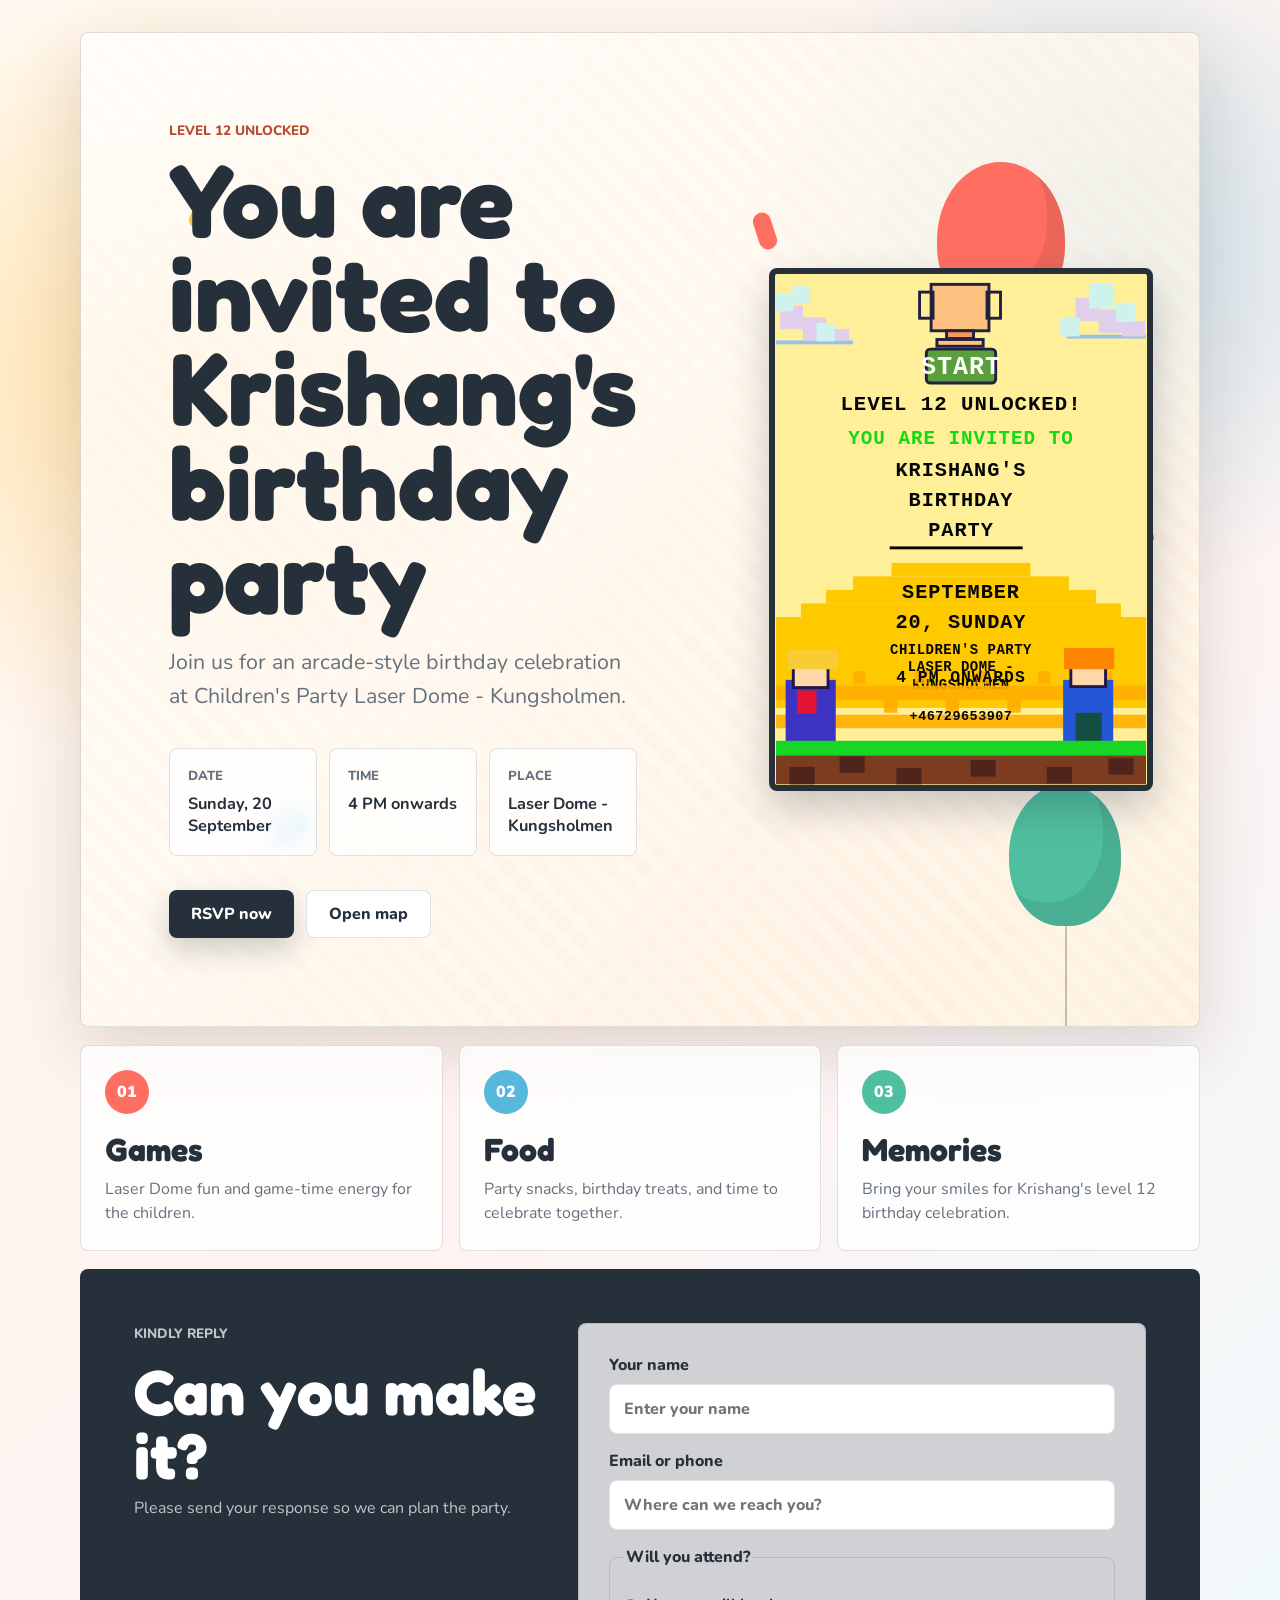
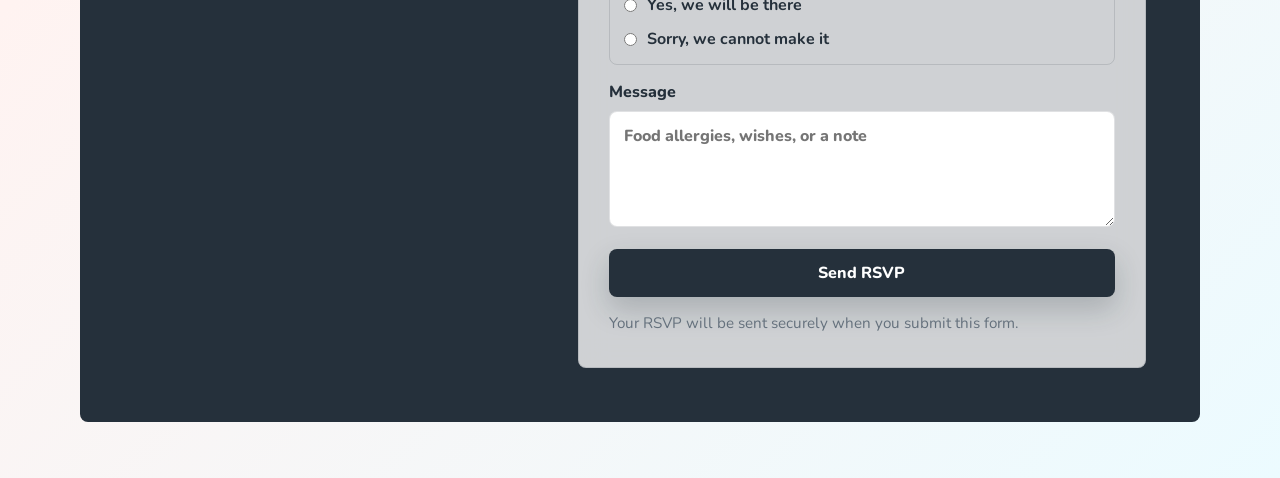
==== birthday-rsvp-invite/index.html @ 5ef0b9cb "Update birthday invitation details" ====
<!doctype html>
<html lang="en">
  <head>
    <meta charset="UTF-8" />
    <meta name="viewport" content="width=device-width, initial-scale=1.0" />
    <meta name="description" content="Krishang's birthday invitation and RSVP page" />
    <title>Krishang's Birthday RSVP</title>
    <link rel="preconnect" href="https://fonts.googleapis.com" />
    <link rel="preconnect" href="https://fonts.gstatic.com" crossorigin />
    <link href="https://fonts.googleapis.com/css2?family=Fredoka:wght@500;600;700&family=Nunito:wght@400;600;700;800&display=swap" rel="stylesheet" />
    <link rel="stylesheet" href="styles.css" />
  </head>
  <body>
    <main class="page-shell">
      <section class="invite-hero" aria-labelledby="party-title">
        <div class="hero-art" aria-hidden="true">
          <span class="balloon balloon-one"></span>
          <span class="balloon balloon-two"></span>
          <span class="balloon balloon-three"></span>
          <span class="confetti confetti-one"></span>
          <span class="confetti confetti-two"></span>
          <span class="confetti confetti-three"></span>
          <span class="star star-one">*</span>
          <span class="star star-two">*</span>
        </div>

        <div class="hero-copy">
          <p class="eyebrow">Level 12 unlocked</p>
          <h1 id="party-title">You are invited to Krishang's birthday party</h1>
          <p class="lede">Join us for an arcade-style birthday celebration at Children's Party Laser Dome - Kungsholmen.</p>

          <div class="party-details" aria-label="Party details">
            <div>
              <span>Date</span>
              <strong>Sunday, 20 September</strong>
            </div>
            <div>
              <span>Time</span>
              <strong>4 PM onwards</strong>
            </div>
            <div>
              <span>Place</span>
              <strong>Laser Dome - Kungsholmen</strong>
            </div>
          </div>

          <div class="hero-actions">
            <a class="button primary" href="#rsvp">RSVP now</a>
            <a class="button secondary" href="https://maps.app.goo.gl/rgFTeQWTQB9iYtcZ7" target="_blank" rel="noreferrer">Open map</a>
          </div>
        </div>

        <figure class="invitation-poster">
          <img src="assets/krishang-birthday-invite.svg" alt="Krishang's birthday party invitation poster" />
        </figure>
      </section>

      <section class="details-grid" aria-label="What to expect">
        <article>
          <span class="icon">01</span>
          <h2>Games</h2>
          <p>Laser Dome fun and game-time energy for the children.</p>
        </article>
        <article>
          <span class="icon">02</span>
          <h2>Food</h2>
          <p>Party snacks, birthday treats, and time to celebrate together.</p>
        </article>
        <article>
          <span class="icon">03</span>
          <h2>Memories</h2>
          <p>Bring your smiles for Krishang's level 12 birthday celebration.</p>
        </article>
      </section>

      <section class="rsvp-section" id="rsvp" aria-labelledby="rsvp-title">
        <div class="rsvp-intro">
          <p class="eyebrow">Kindly reply</p>
          <h2 id="rsvp-title">Can you make it?</h2>
          <p>Please send your response so we can plan the party.</p>
        </div>

        <form class="rsvp-form" id="rsvp-form" method="POST">
          <input type="hidden" name="_subject" value="Birthday RSVP response" />
          <input type="hidden" name="_template" value="table" />
          <input type="hidden" name="_captcha" value="false" />

          <label>
            Your name
            <input name="name" type="text" autocomplete="name" required placeholder="Enter your name" />
          </label>

          <label>
            Email or phone
            <input name="contact" type="text" autocomplete="email" required placeholder="Where can we reach you?" />
          </label>

          <fieldset>
            <legend>Will you attend?</legend>
            <label class="choice"><input type="radio" name="attendance" value="Yes" required /> Yes, we will be there</label>
            <label class="choice"><input type="radio" name="attendance" value="No" /> Sorry, we cannot make it</label>
          </fieldset>

          <label>
            Message
            <textarea name="message" rows="4" placeholder="Food allergies, wishes, or a note"></textarea>
          </label>

          <button class="button primary submit-button" type="submit">Send RSVP</button>
          <p class="form-note" id="form-note" role="status">Add your free RSVP endpoint in <code>script.js</code> before sharing.</p>
        </form>
      </section>
    </main>

    <script src="script.js"></script>
  </body>
</html>
---- birthday-rsvp-invite/styles.css ----
:root {
  --paper: #fff9ef;
  --ink: #25303b;
  --muted: #65717d;
  --sun: #ffbf3f;
  --coral: #ff6f61;
  --sky: #58b7dd;
  --mint: #4fbf9f;
  --cream: #fff4d9;
  --line: rgba(37, 48, 59, 0.14);
  --shadow: 0 24px 70px rgba(63, 45, 22, 0.16);
}

* {
  box-sizing: border-box;
}

html {
  scroll-behavior: smooth;
}

body {
  margin: 0;
  min-height: 100vh;
  color: var(--ink);
  font-family: "Nunito", sans-serif;
  background:
    radial-gradient(circle at 12% 18%, rgba(255, 191, 63, 0.38), transparent 24rem),
    radial-gradient(circle at 86% 12%, rgba(88, 183, 221, 0.32), transparent 22rem),
    linear-gradient(135deg, #fff9ef 0%, #fff3f1 48%, #ecfbff 100%);
}

.page-shell {
  width: min(1120px, calc(100% - 32px));
  margin: 0 auto;
  padding: 32px 0 56px;
}

.invite-hero {
  position: relative;
  min-height: 680px;
  display: grid;
  grid-template-columns: minmax(0, 1fr) minmax(280px, 430px);
  gap: clamp(20px, 4vw, 44px);
  align-items: center;
  overflow: hidden;
  border: 1px solid var(--line);
  border-radius: 8px;
  background:
    linear-gradient(130deg, rgba(255, 255, 255, 0.84), rgba(255, 244, 217, 0.62)),
    repeating-linear-gradient(45deg, rgba(255, 111, 97, 0.09) 0 12px, transparent 12px 24px);
  box-shadow: var(--shadow);
}

.invitation-poster {
  position: relative;
  z-index: 2;
  margin: 0;
  padding: clamp(22px, 4vw, 42px) clamp(22px, 4vw, 46px) clamp(22px, 4vw, 42px) 0;
}

.invitation-poster img {
  display: block;
  width: 100%;
  max-height: 620px;
  object-fit: contain;
  border: 6px solid #25303b;
  border-radius: 8px;
  background: #ffef99;
  box-shadow: 0 18px 38px rgba(37, 48, 59, 0.24);
}

.hero-copy {
  position: relative;
  z-index: 2;
  max-width: 720px;
  padding: clamp(36px, 7vw, 88px);
}

.eyebrow {
  margin: 0 0 12px;
  color: #b64c2f;
  font-size: 0.85rem;
  font-weight: 800;
  letter-spacing: 0;
  text-transform: uppercase;
}

h1,
h2 {
  font-family: "Fredoka", sans-serif;
  letter-spacing: 0;
}

h1 {
  max-width: 680px;
  margin: 0;
  font-size: clamp(3.2rem, 8vw, 6.8rem);
  line-height: 0.92;
}

.lede {
  max-width: 560px;
  margin: 22px 0 0;
  color: var(--muted);
  font-size: clamp(1.08rem, 2vw, 1.34rem);
  line-height: 1.6;
}

.party-details {
  display: grid;
  grid-template-columns: repeat(3, minmax(0, 1fr));
  gap: 12px;
  margin: 34px 0 0;
}

.party-details div,
.details-grid article,
.rsvp-form {
  border: 1px solid var(--line);
  border-radius: 8px;
  background: rgba(255, 255, 255, 0.78);
  backdrop-filter: blur(14px);
}

.party-details div {
  min-height: 104px;
  padding: 18px;
}

.party-details span {
  display: block;
  margin-bottom: 8px;
  color: var(--muted);
  font-size: 0.82rem;
  font-weight: 800;
  text-transform: uppercase;
}

.party-details strong {
  display: block;
  font-size: 1.02rem;
  line-height: 1.35;
}

.hero-actions {
  display: flex;
  flex-wrap: wrap;
  gap: 12px;
  margin-top: 34px;
}

.button {
  display: inline-flex;
  min-height: 48px;
  align-items: center;
  justify-content: center;
  border: 0;
  border-radius: 8px;
  padding: 0 22px;
  font: inherit;
  font-weight: 800;
  text-decoration: none;
  cursor: pointer;
  transition: transform 180ms ease, box-shadow 180ms ease;
}

.button:hover {
  transform: translateY(-2px);
}

.primary {
  color: #ffffff;
  background: #25303b;
  box-shadow: 0 12px 28px rgba(37, 48, 59, 0.22);
}

.secondary {
  color: var(--ink);
  background: #ffffff;
  border: 1px solid var(--line);
}

.hero-art {
  position: absolute;
  inset: 0;
  pointer-events: none;
}

.balloon {
  position: absolute;
  width: 128px;
  height: 156px;
  border-radius: 50% 50% 46% 46%;
  box-shadow: inset -18px -24px 0 rgba(0, 0, 0, 0.08);
  animation: float 5s ease-in-out infinite;
}

.balloon::after {
  content: "";
  position: absolute;
  left: 50%;
  top: 100%;
  width: 2px;
  height: 110px;
  background: rgba(37, 48, 59, 0.28);
}

.balloon-one {
  right: 12%;
  top: 13%;
  background: var(--coral);
}

.balloon-two {
  right: 29%;
  top: 42%;
  width: 104px;
  height: 132px;
  background: var(--sky);
  animation-delay: -1.4s;
}

.balloon-three {
  right: 7%;
  bottom: 10%;
  width: 112px;
  height: 142px;
  background: var(--mint);
  animation-delay: -2.1s;
}

.confetti,
.star {
  position: absolute;
  color: var(--sun);
  font-family: "Fredoka", sans-serif;
  font-weight: 700;
}

.confetti {
  width: 18px;
  height: 38px;
  border-radius: 999px;
  background: var(--sun);
  transform: rotate(24deg);
}

.confetti-one {
  left: 10%;
  top: 16%;
}

.confetti-two {
  right: 38%;
  top: 18%;
  background: var(--coral);
  transform: rotate(-18deg);
}

.confetti-three {
  left: 18%;
  bottom: 18%;
  background: var(--sky);
  transform: rotate(52deg);
}

.star {
  font-size: 5rem;
  line-height: 1;
}

.star-one {
  right: 20%;
  top: 26%;
}

.star-two {
  right: 4%;
  top: 48%;
  color: var(--coral);
}

.details-grid {
  display: grid;
  grid-template-columns: repeat(3, minmax(0, 1fr));
  gap: 16px;
  margin: 18px 0;
}

.details-grid article {
  padding: 24px;
}

.icon {
  display: inline-grid;
  width: 44px;
  height: 44px;
  place-items: center;
  border-radius: 50%;
  color: #ffffff;
  background: var(--coral);
  font-weight: 900;
}

.details-grid article:nth-child(2) .icon {
  background: var(--sky);
}

.details-grid article:nth-child(3) .icon {
  background: var(--mint);
}

.details-grid h2,
.rsvp-intro h2 {
  margin: 16px 0 8px;
  font-size: 2rem;
}

.details-grid p,
.rsvp-intro p {
  margin: 0;
  color: var(--muted);
  line-height: 1.55;
}

.rsvp-section {
  display: grid;
  grid-template-columns: 0.85fr 1.15fr;
  gap: 24px;
  align-items: start;
  padding: clamp(26px, 5vw, 54px);
  border-radius: 8px;
  background: #25303b;
  color: #ffffff;
}

.rsvp-intro {
  position: sticky;
  top: 24px;
}

.rsvp-intro .eyebrow,
.rsvp-intro p {
  color: rgba(255, 255, 255, 0.72);
}

.rsvp-intro h2 {
  color: #ffffff;
  font-size: clamp(2.2rem, 5vw, 4rem);
  line-height: 1;
}

.rsvp-form {
  display: grid;
  gap: 16px;
  padding: clamp(18px, 4vw, 30px);
  color: var(--ink);
}

label,
legend {
  font-weight: 800;
}

input,
select,
textarea {
  width: 100%;
  margin-top: 8px;
  border: 1px solid var(--line);
  border-radius: 8px;
  padding: 13px 14px;
  color: var(--ink);
  background: #ffffff;
  font: inherit;
}

textarea {
  resize: vertical;
}

fieldset {
  margin: 0;
  border: 1px solid var(--line);
  border-radius: 8px;
  padding: 14px;
}

.choice {
  display: flex;
  gap: 10px;
  align-items: center;
  margin-top: 12px;
  font-weight: 700;
}

.choice input {
  width: auto;
  margin: 0;
}

.submit-button {
  width: 100%;
}

.form-note {
  min-height: 24px;
  margin: 0;
  color: var(--muted);
  font-size: 0.95rem;
}

.form-note code {
  color: var(--ink);
  font-weight: 800;
}

@keyframes float {
  0%,
  100% {
    transform: translateY(0) rotate(-2deg);
  }
  50% {
    transform: translateY(-18px) rotate(2deg);
  }
}

@media (max-width: 820px) {
  .page-shell {
    width: min(100% - 20px, 720px);
    padding-top: 10px;
  }

  .invite-hero {
    min-height: auto;
    grid-template-columns: 1fr;
  }

  .hero-copy {
    padding: 34px 20px 0;
  }

  .invitation-poster {
    padding: 0 20px 28px;
  }

  .invitation-poster img {
    max-height: none;
  }

  .party-details,
  .details-grid,
  .rsvp-section {
    grid-template-columns: 1fr;
  }

  .balloon-one {
    right: 14%;
    top: auto;
    bottom: 120px;
  }

  .balloon-two {
    right: 48%;
    top: auto;
    bottom: 72px;
  }

  .balloon-three {
    right: 4%;
    bottom: 48px;
  }

  .rsvp-intro {
    position: static;
  }
}

@media (max-width: 520px) {
  h1 {
    font-size: 3.1rem;
  }

  .hero-actions,
  .button {
    width: 100%;
  }

  .hero-copy {
    padding-bottom: 0;
  }

  .balloon {
    transform: scale(0.82);
    transform-origin: center bottom;
  }
}
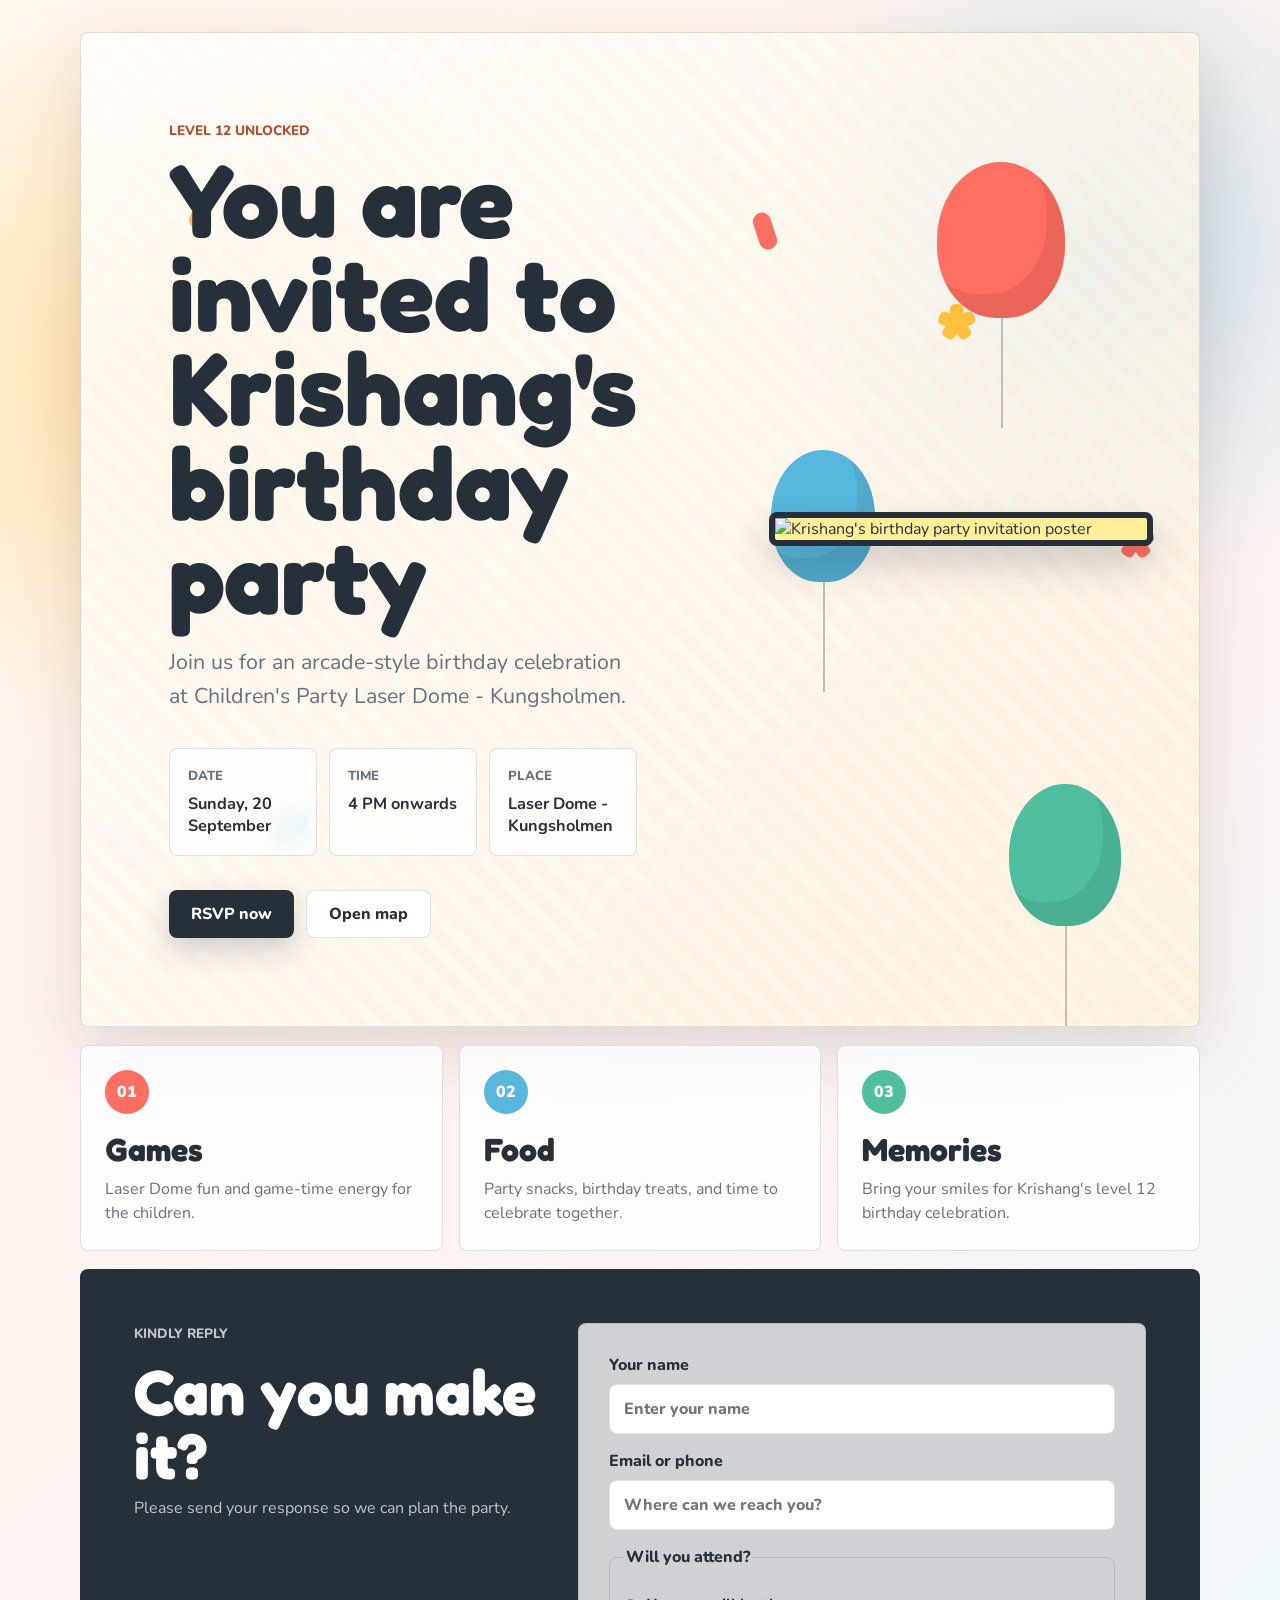
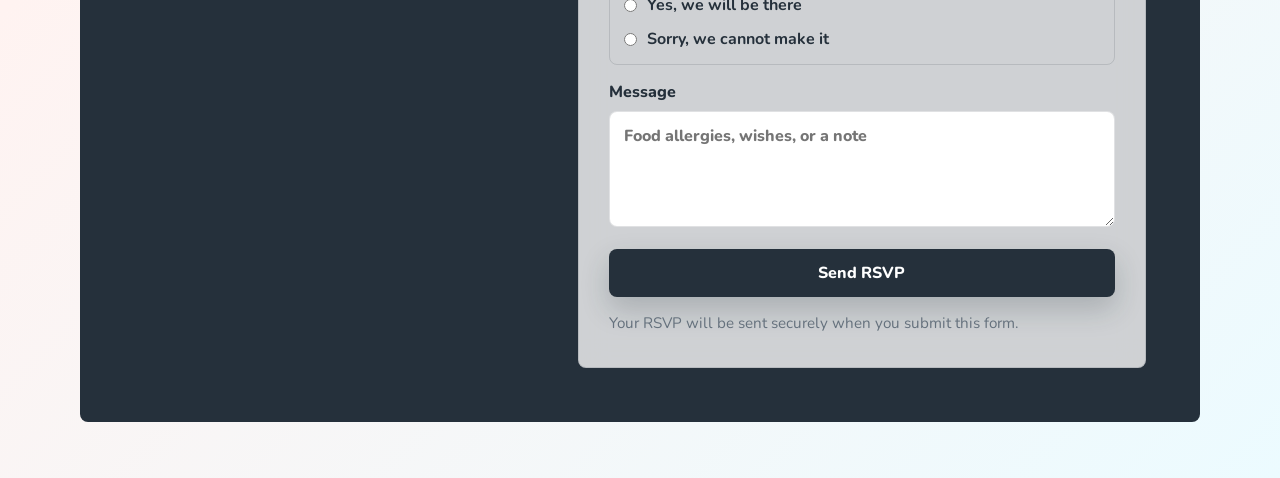
==== commit e16d106b: "Update index.html" ====
--- a/birthday-rsvp-invite/index.html
+++ b/birthday-rsvp-invite/index.html
@@ -51,7 +51,7 @@
         </div>
 
         <figure class="invitation-poster">
-          <img src="assets/krishang-birthday-invite.svg" alt="Krishang's birthday party invitation poster" />
+          <img src="birthday-rsvp-invite/assets/Krishangs birthday party.png" alt="Krishang's birthday party invitation poster" />
         </figure>
       </section>
 
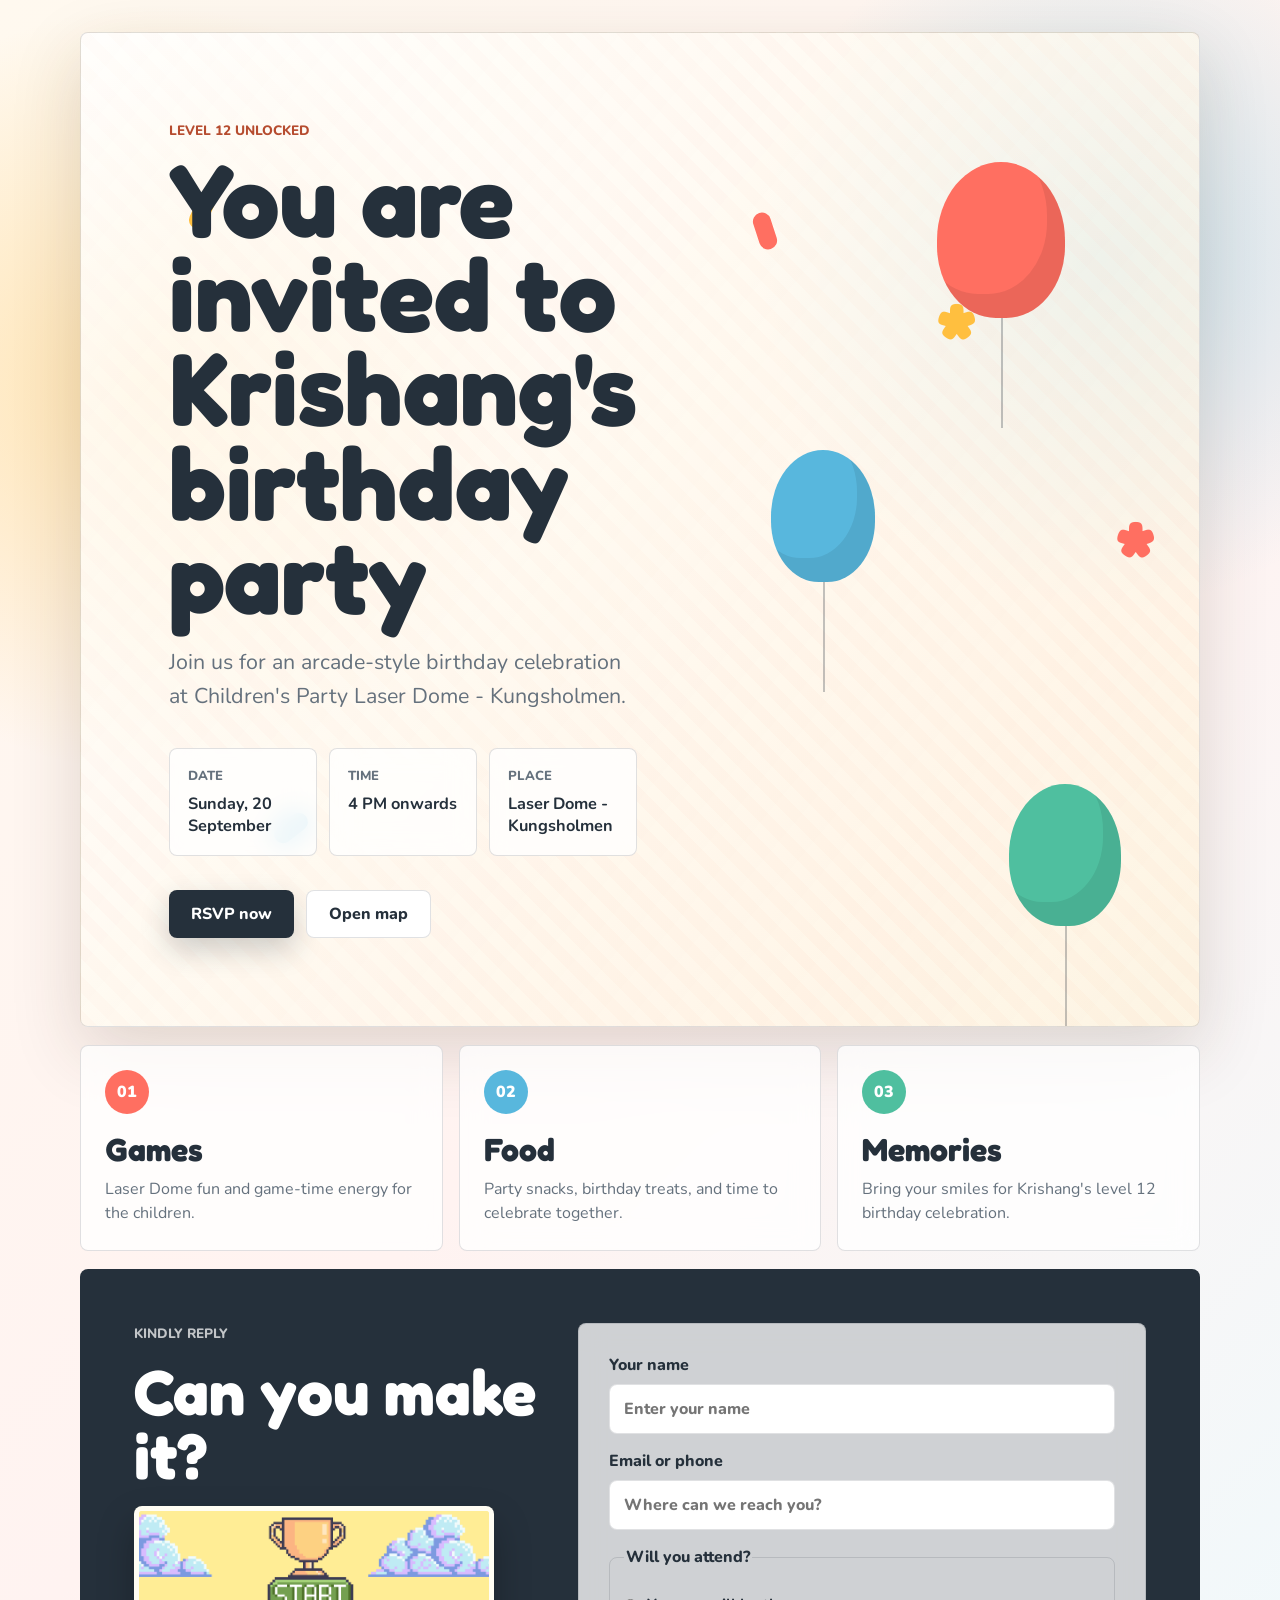
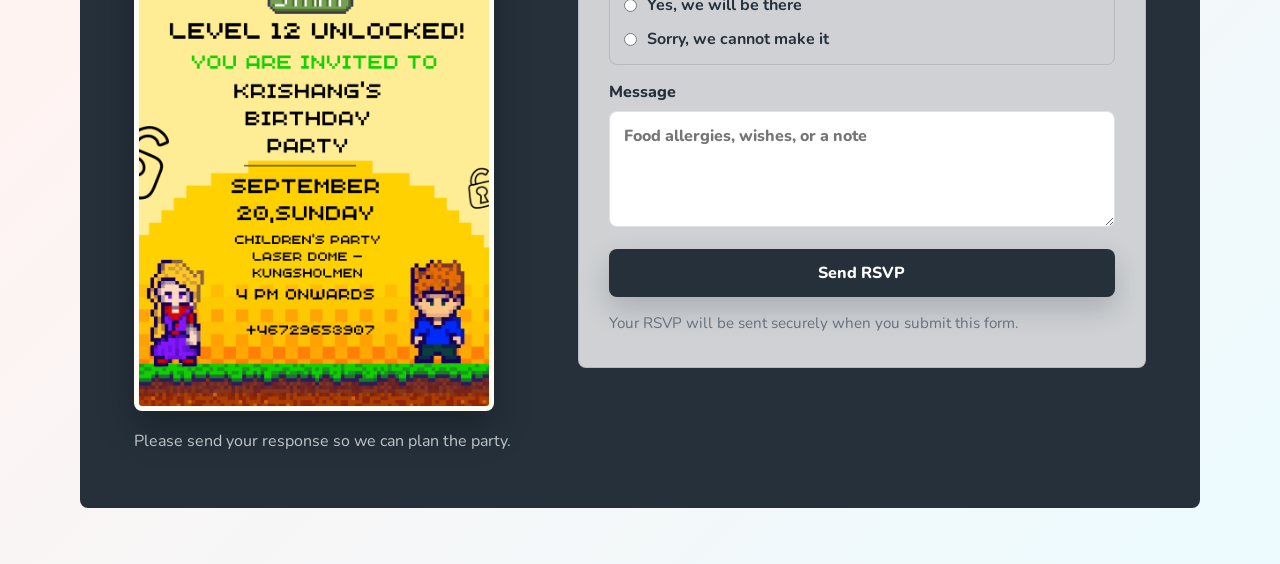
==== commit 602863f1: "Move invitation image to RSVP section" ====
--- a/birthday-rsvp-invite/index.html
+++ b/birthday-rsvp-invite/index.html
@@ -49,10 +49,6 @@
             <a class="button secondary" href="https://maps.app.goo.gl/rgFTeQWTQB9iYtcZ7" target="_blank" rel="noreferrer">Open map</a>
           </div>
         </div>
-
-        <figure class="invitation-poster">
-          <img src="birthday-rsvp-invite/assets/Krishangs birthday party.png" alt="Krishang's birthday party invitation poster" />
-        </figure>
       </section>
 
       <section class="details-grid" aria-label="What to expect">
@@ -77,6 +73,9 @@
         <div class="rsvp-intro">
           <p class="eyebrow">Kindly reply</p>
           <h2 id="rsvp-title">Can you make it?</h2>
+          <figure class="rsvp-poster">
+            <img src="assets/Krishangs birthday party.png" alt="Krishang's birthday party invitation poster" />
+          </figure>
           <p>Please send your response so we can plan the party.</p>
         </div>
 
--- a/birthday-rsvp-invite/styles.css
+++ b/birthday-rsvp-invite/styles.css
@@ -351,6 +351,19 @@
   line-height: 1;
 }
 
+.rsvp-poster {
+  margin: 18px 0;
+}
+
+.rsvp-poster img {
+  display: block;
+  width: min(100%, 360px);
+  border: 5px solid rgba(255, 255, 255, 0.88);
+  border-radius: 8px;
+  background: #ffef99;
+  box-shadow: 0 18px 36px rgba(0, 0, 0, 0.26);
+}
+
 .rsvp-form {
   display: grid;
   gap: 16px;
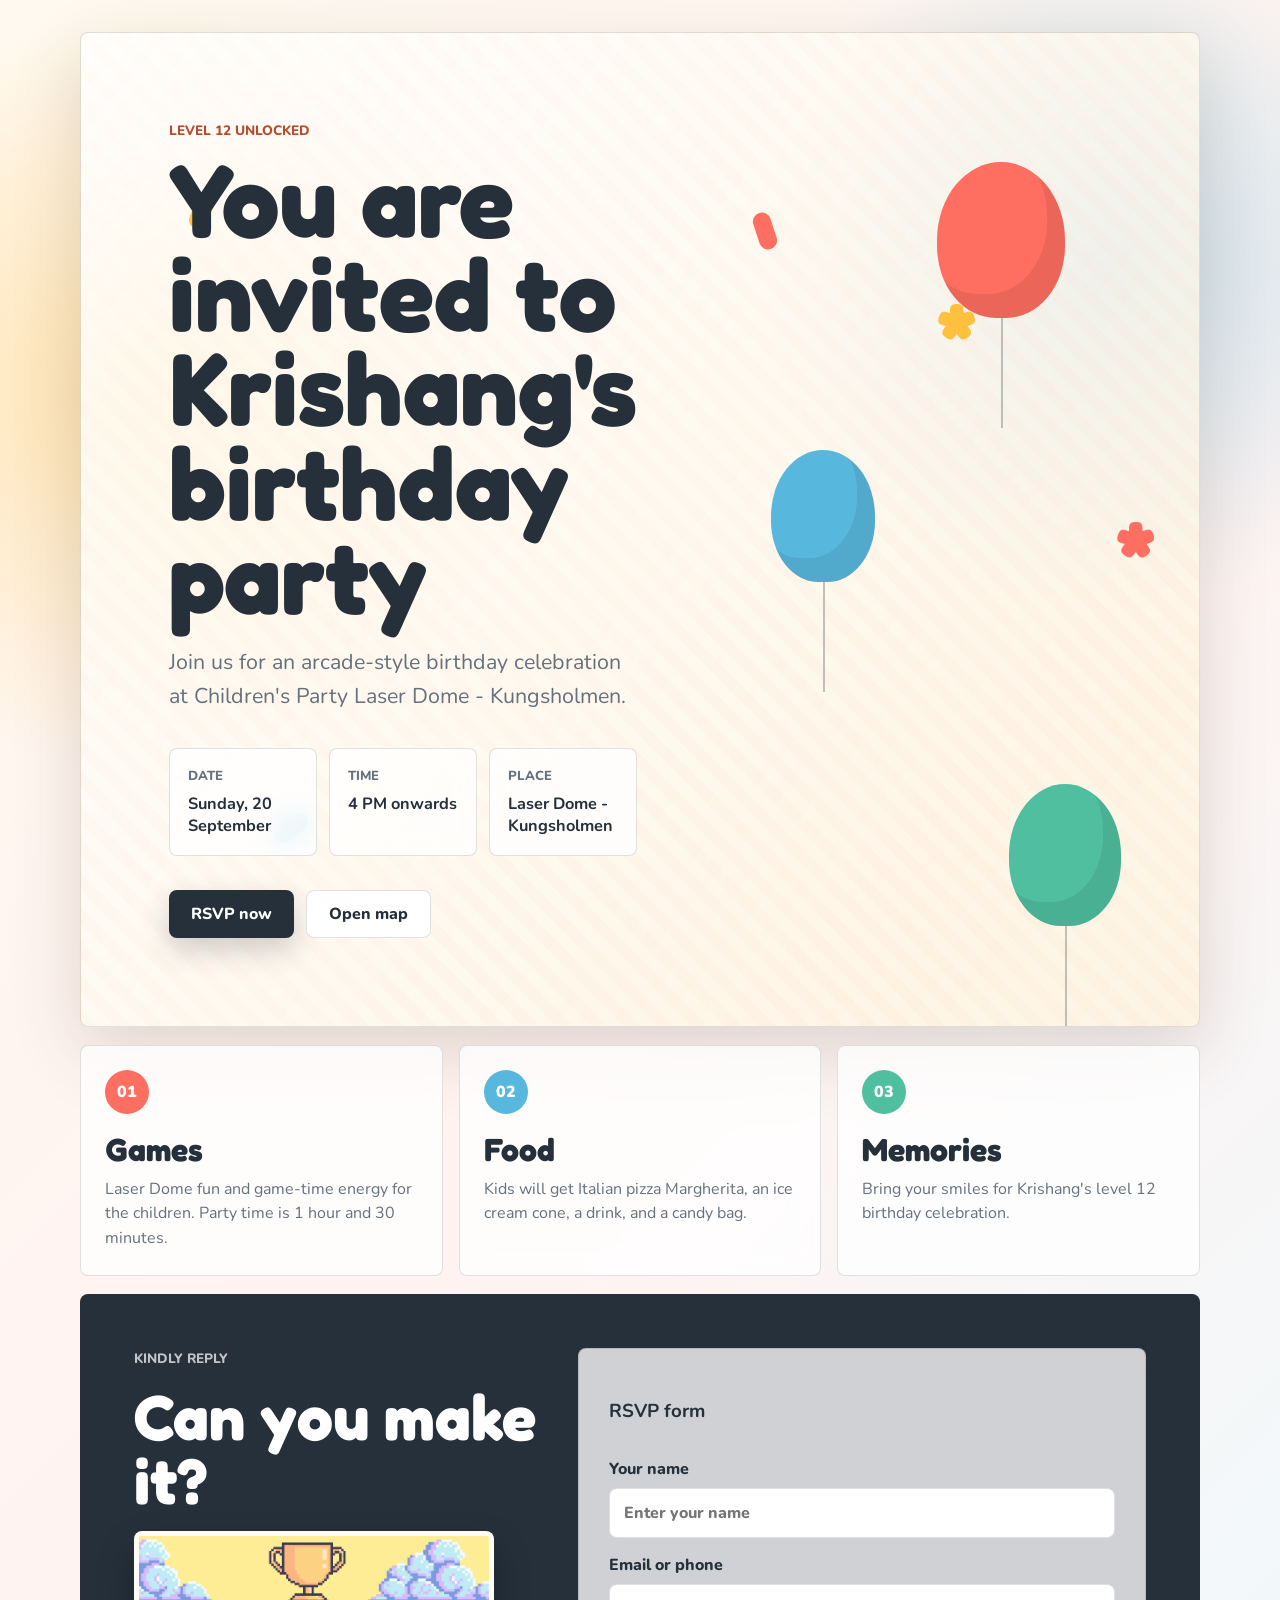
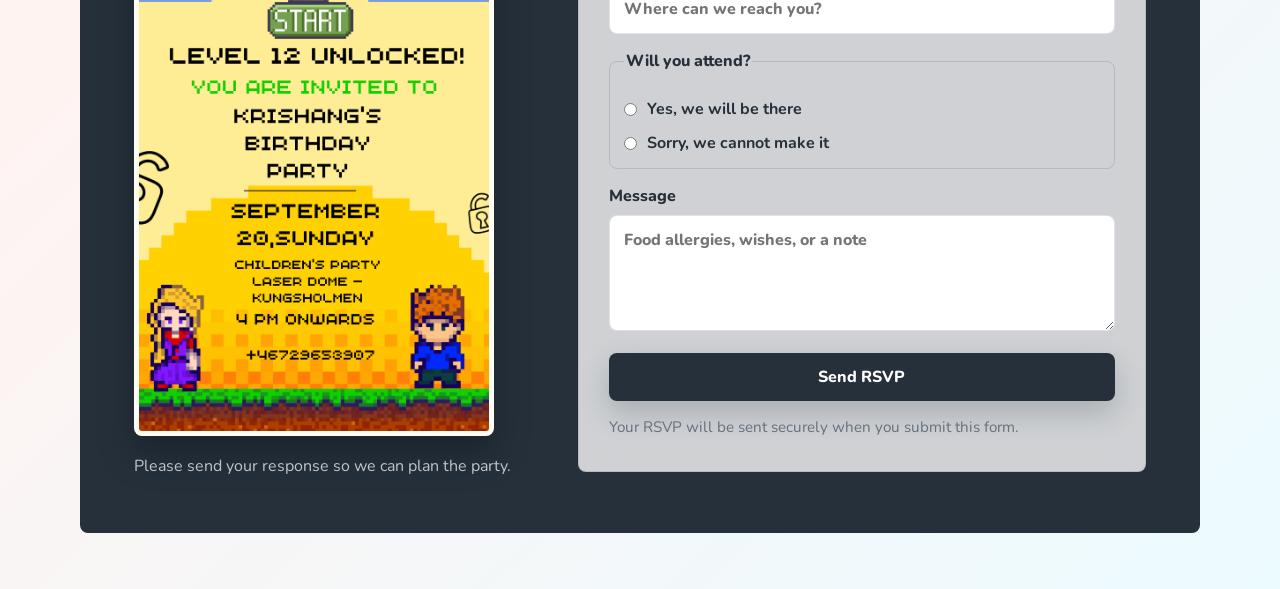
==== commit 0e4b0de9: "Add party duration and food menu" ====
--- a/birthday-rsvp-invite/index.html
+++ b/birthday-rsvp-invite/index.html
@@ -55,12 +55,12 @@
         <article>
           <span class="icon">01</span>
           <h2>Games</h2>
-          <p>Laser Dome fun and game-time energy for the children.</p>
+          <p>Laser Dome fun and game-time energy for the children. Party time is 1 hour and 30 minutes.</p>
         </article>
         <article>
           <span class="icon">02</span>
           <h2>Food</h2>
-          <p>Party snacks, birthday treats, and time to celebrate together.</p>
+          <p>Kids will get Italian pizza Margherita, an ice cream cone, a drink, and a candy bag.</p>
         </article>
         <article>
           <span class="icon">03</span>
@@ -80,6 +80,7 @@
         </div>
 
         <form class="rsvp-form" id="rsvp-form" method="POST">
+          <h3>RSVP form</h3>
           <input type="hidden" name="_subject" value="Birthday RSVP response" />
           <input type="hidden" name="_template" value="table" />
           <input type="hidden" name="_captcha" value="false" />
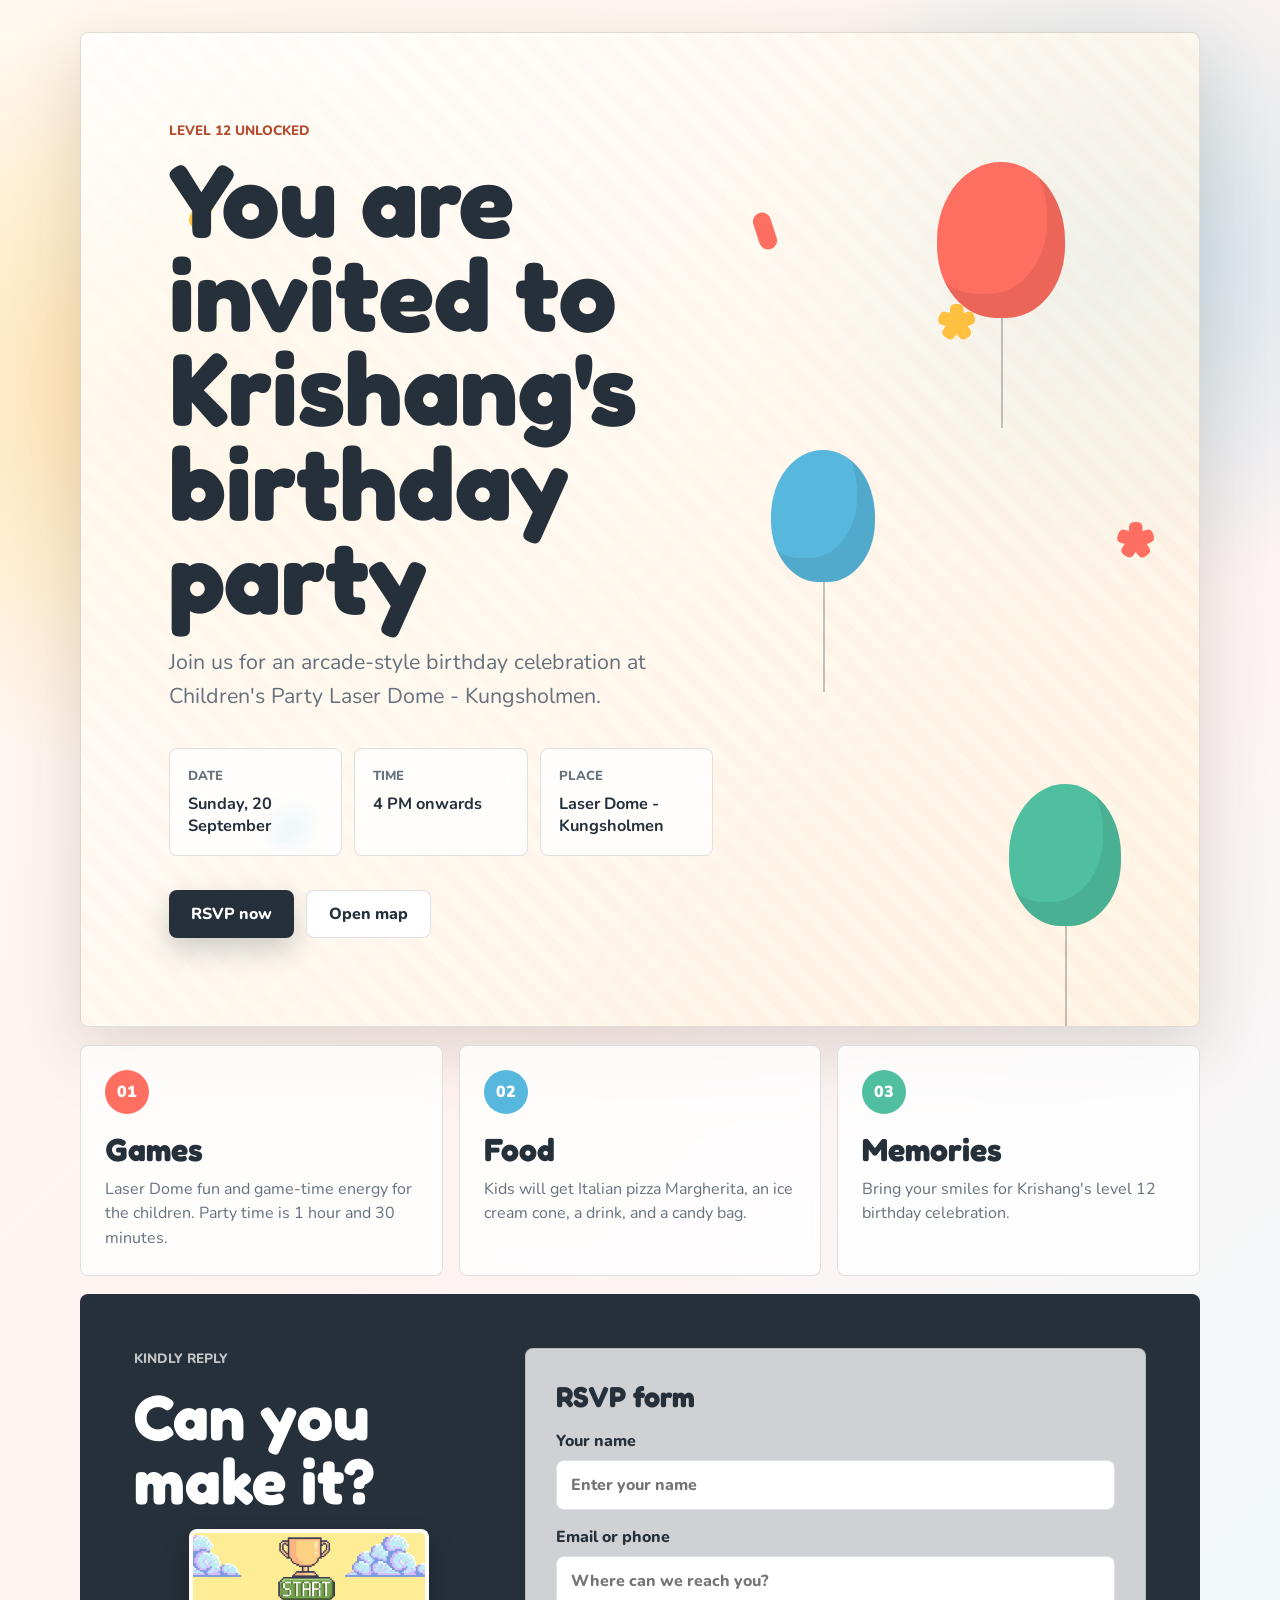
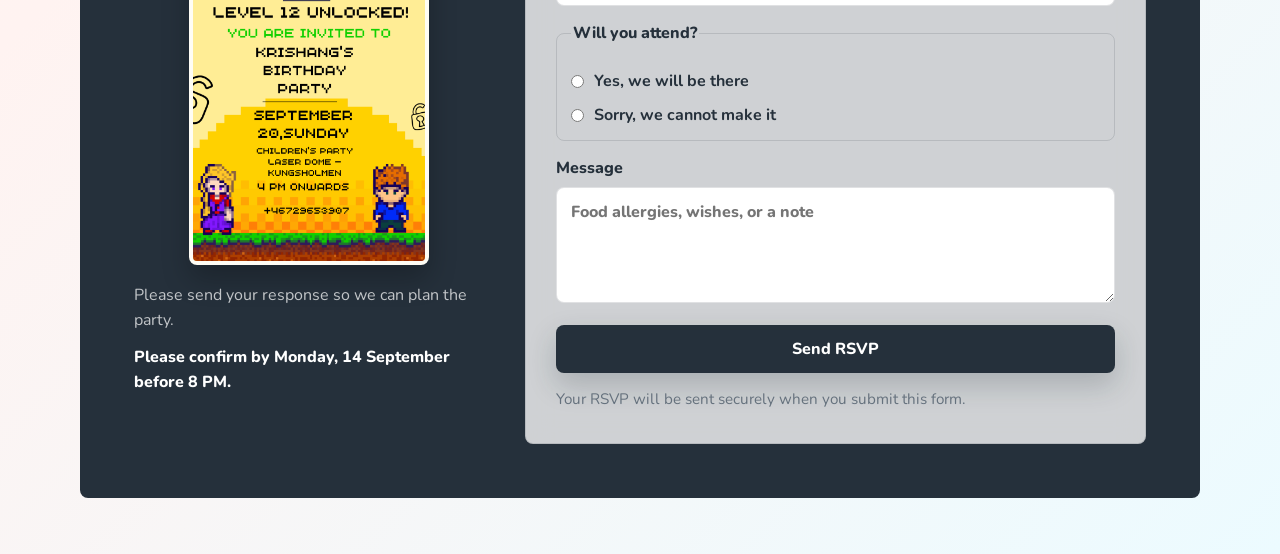
==== commit c7a4b9e7: "Add RSVP confirmation deadline" ====
--- a/birthday-rsvp-invite/index.html
+++ b/birthday-rsvp-invite/index.html
@@ -77,6 +77,7 @@
             <img src="assets/Krishangs birthday party.png" alt="Krishang's birthday party invitation poster" />
           </figure>
           <p>Please send your response so we can plan the party.</p>
+          <p class="rsvp-deadline">Please confirm by Monday, 14 September before 8 PM.</p>
         </div>
 
         <form class="rsvp-form" id="rsvp-form" method="POST">
--- a/birthday-rsvp-invite/styles.css
+++ b/birthday-rsvp-invite/styles.css
@@ -40,8 +40,7 @@
   position: relative;
   min-height: 680px;
   display: grid;
-  grid-template-columns: minmax(0, 1fr) minmax(280px, 430px);
-  gap: clamp(20px, 4vw, 44px);
+  grid-template-columns: 1fr;
   align-items: center;
   overflow: hidden;
   border: 1px solid var(--line);
@@ -326,8 +325,8 @@
 
 .rsvp-section {
   display: grid;
-  grid-template-columns: 0.85fr 1.15fr;
-  gap: 24px;
+  grid-template-columns: minmax(220px, 0.72fr) minmax(320px, 1.28fr);
+  gap: clamp(20px, 4vw, 42px);
   align-items: start;
   padding: clamp(26px, 5vw, 54px);
   border-radius: 8px;
@@ -343,6 +342,12 @@
 .rsvp-intro .eyebrow,
 .rsvp-intro p {
   color: rgba(255, 255, 255, 0.72);
+}
+
+.rsvp-intro .rsvp-deadline {
+  margin-top: 12px;
+  color: #ffffff;
+  font-weight: 800;
 }
 
 .rsvp-intro h2 {
@@ -352,16 +357,19 @@
 }
 
 .rsvp-poster {
-  margin: 18px 0;
+  display: flex;
+  justify-content: center;
+  margin: 16px 0 18px;
 }
 
 .rsvp-poster img {
   display: block;
-  width: min(100%, 360px);
-  border: 5px solid rgba(255, 255, 255, 0.88);
+  width: min(100%, 240px);
+  height: auto;
+  border: 4px solid rgba(255, 255, 255, 0.9);
   border-radius: 8px;
   background: #ffef99;
-  box-shadow: 0 18px 36px rgba(0, 0, 0, 0.26);
+  box-shadow: 0 14px 28px rgba(0, 0, 0, 0.24);
 }
 
 .rsvp-form {
@@ -369,6 +377,14 @@
   gap: 16px;
   padding: clamp(18px, 4vw, 30px);
   color: var(--ink);
+}
+
+.rsvp-form h3 {
+  margin: 0;
+  color: var(--ink);
+  font-family: "Fredoka", sans-serif;
+  font-size: 1.8rem;
+  letter-spacing: 0;
 }
 
 label,
@@ -488,6 +504,10 @@
   .rsvp-intro {
     position: static;
   }
+
+  .rsvp-poster img {
+    width: min(100%, 220px);
+  }
 }
 
 @media (max-width: 520px) {
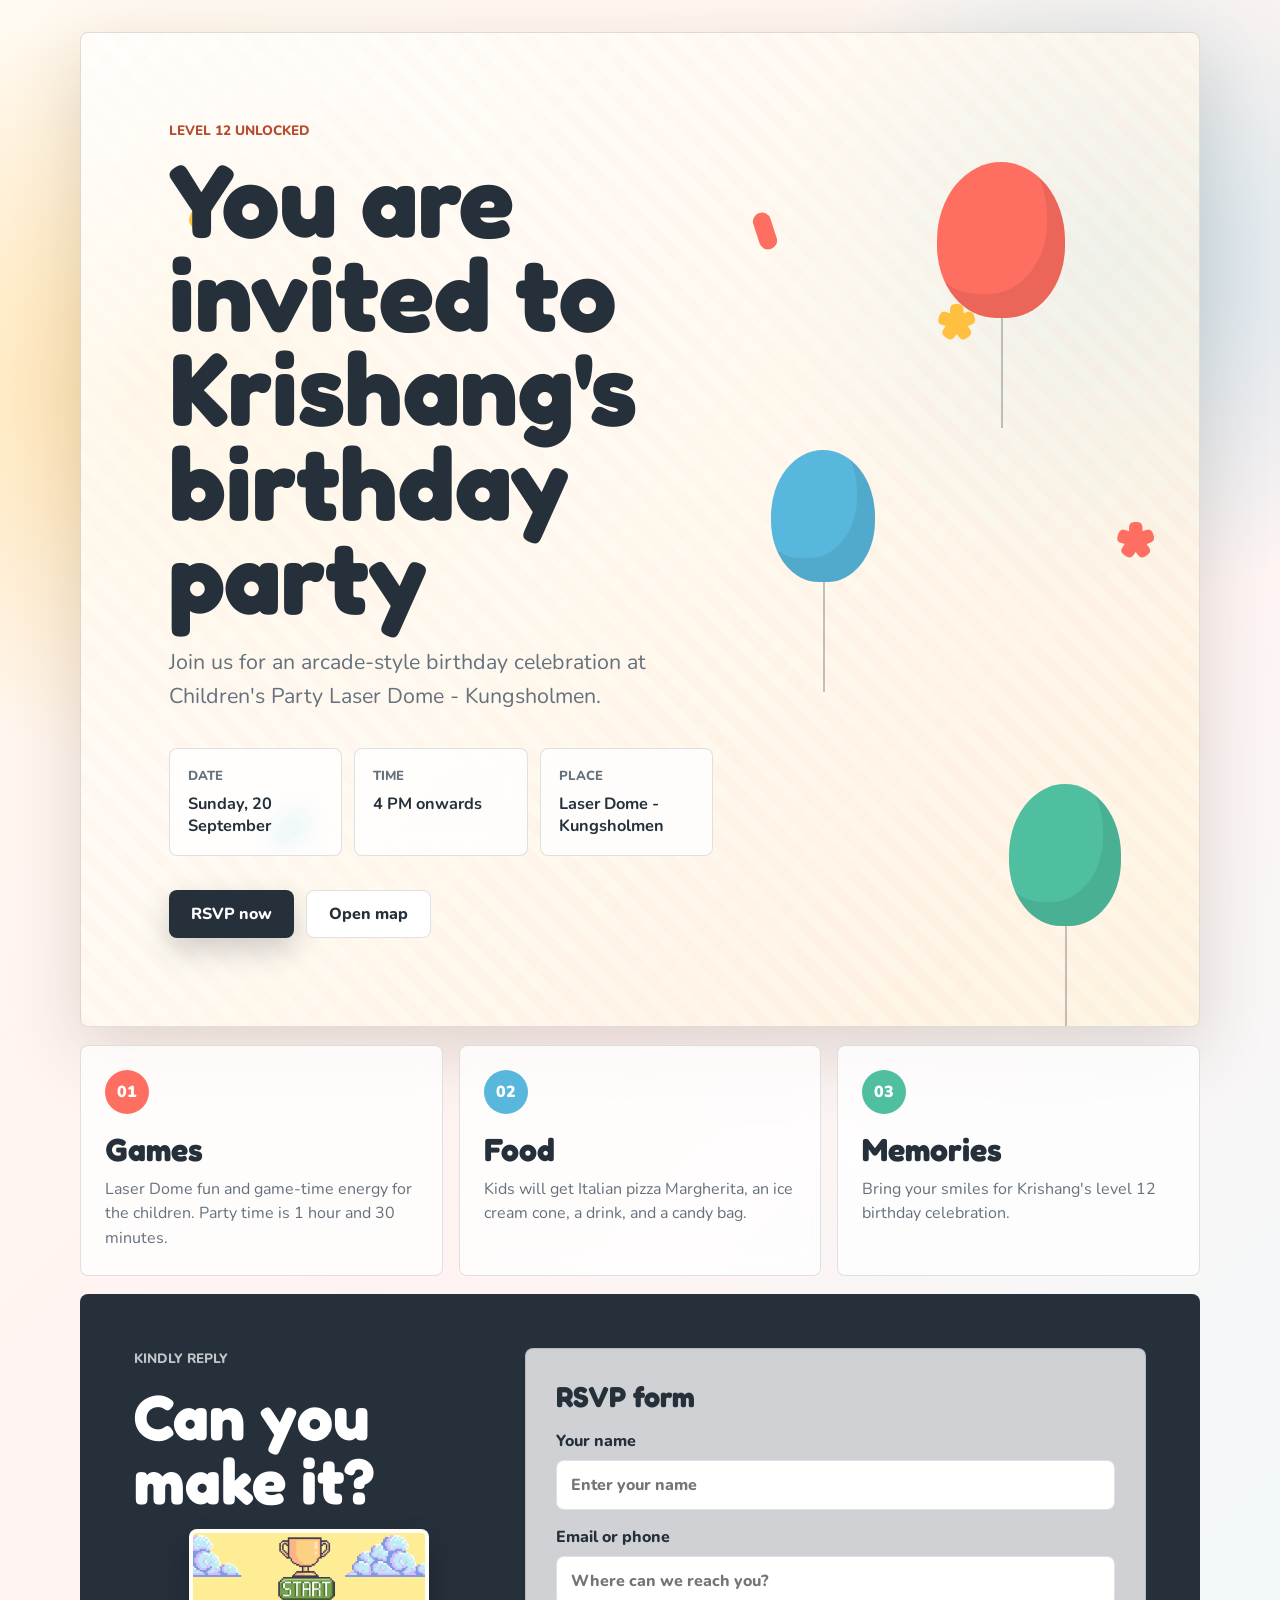
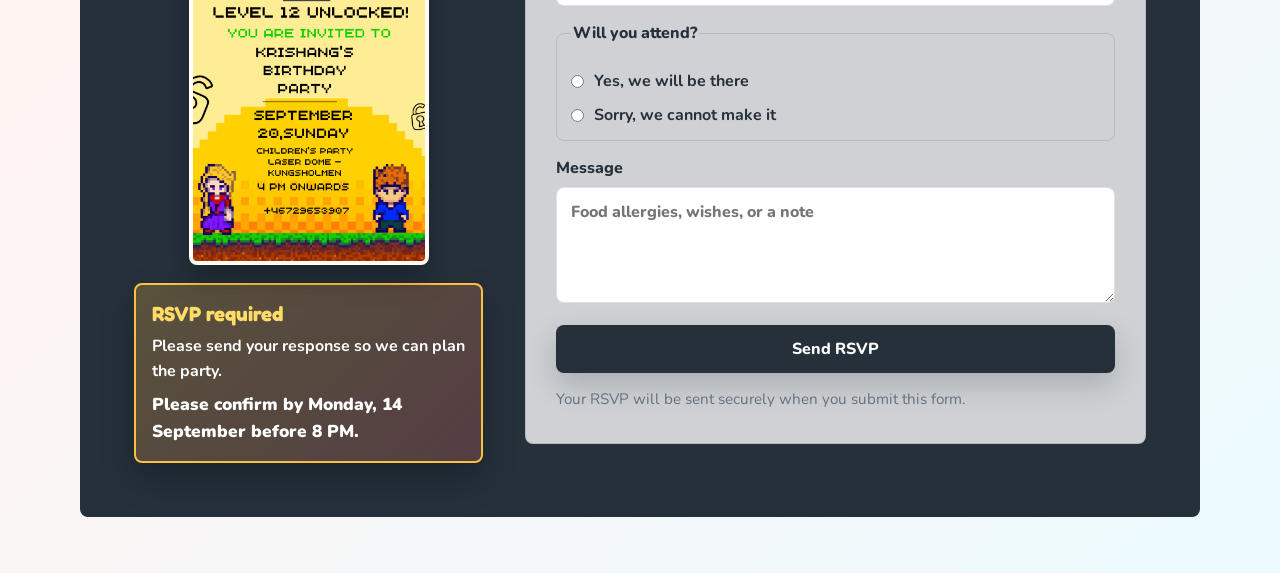
==== commit e5468442: "Highlight RSVP deadline notice" ====
--- a/birthday-rsvp-invite/index.html
+++ b/birthday-rsvp-invite/index.html
@@ -76,8 +76,11 @@
           <figure class="rsvp-poster">
             <img src="assets/Krishangs birthday party.png" alt="Krishang's birthday party invitation poster" />
           </figure>
-          <p>Please send your response so we can plan the party.</p>
-          <p class="rsvp-deadline">Please confirm by Monday, 14 September before 8 PM.</p>
+          <div class="rsvp-notice" role="note" aria-label="RSVP confirmation deadline">
+            <strong>RSVP required</strong>
+            <p>Please send your response so we can plan the party.</p>
+            <p class="rsvp-deadline">Please confirm by Monday, 14 September before 8 PM.</p>
+          </div>
         </div>
 
         <form class="rsvp-form" id="rsvp-form" method="POST">
--- a/birthday-rsvp-invite/styles.css
+++ b/birthday-rsvp-invite/styles.css
@@ -344,10 +344,35 @@
   color: rgba(255, 255, 255, 0.72);
 }
 
-.rsvp-intro .rsvp-deadline {
-  margin-top: 12px;
+.rsvp-notice {
+  margin-top: 18px;
+  border: 2px solid #ffbf3f;
+  border-radius: 8px;
+  padding: 16px;
+  background: linear-gradient(135deg, rgba(255, 191, 63, 0.24), rgba(255, 111, 97, 0.22));
+  box-shadow: 0 0 0 0 rgba(255, 191, 63, 0.52), 0 16px 34px rgba(0, 0, 0, 0.24);
+  animation: deadline-pulse 2.2s ease-in-out infinite;
+}
+
+.rsvp-notice strong {
+  display: block;
+  margin-bottom: 8px;
+  color: #ffdc68;
+  font-family: "Fredoka", sans-serif;
+  font-size: 1.28rem;
+  letter-spacing: 0;
+}
+
+.rsvp-intro .rsvp-notice p {
   color: #ffffff;
-  font-weight: 800;
+  font-weight: 700;
+}
+
+.rsvp-intro .rsvp-notice .rsvp-deadline {
+  margin-top: 8px;
+  color: #ffffff;
+  font-size: 1.08rem;
+  font-weight: 900;
 }
 
 .rsvp-intro h2 {
@@ -455,6 +480,22 @@
   }
 }
 
+@keyframes deadline-pulse {
+  0%,
+  100% {
+    box-shadow: 0 0 0 0 rgba(255, 191, 63, 0.52), 0 16px 34px rgba(0, 0, 0, 0.24);
+  }
+  50% {
+    box-shadow: 0 0 0 8px rgba(255, 191, 63, 0), 0 18px 40px rgba(0, 0, 0, 0.3);
+  }
+}
+
+@media (prefers-reduced-motion: reduce) {
+  .rsvp-notice {
+    animation: none;
+  }
+}
+
 @media (max-width: 820px) {
   .page-shell {
     width: min(100% - 20px, 720px);
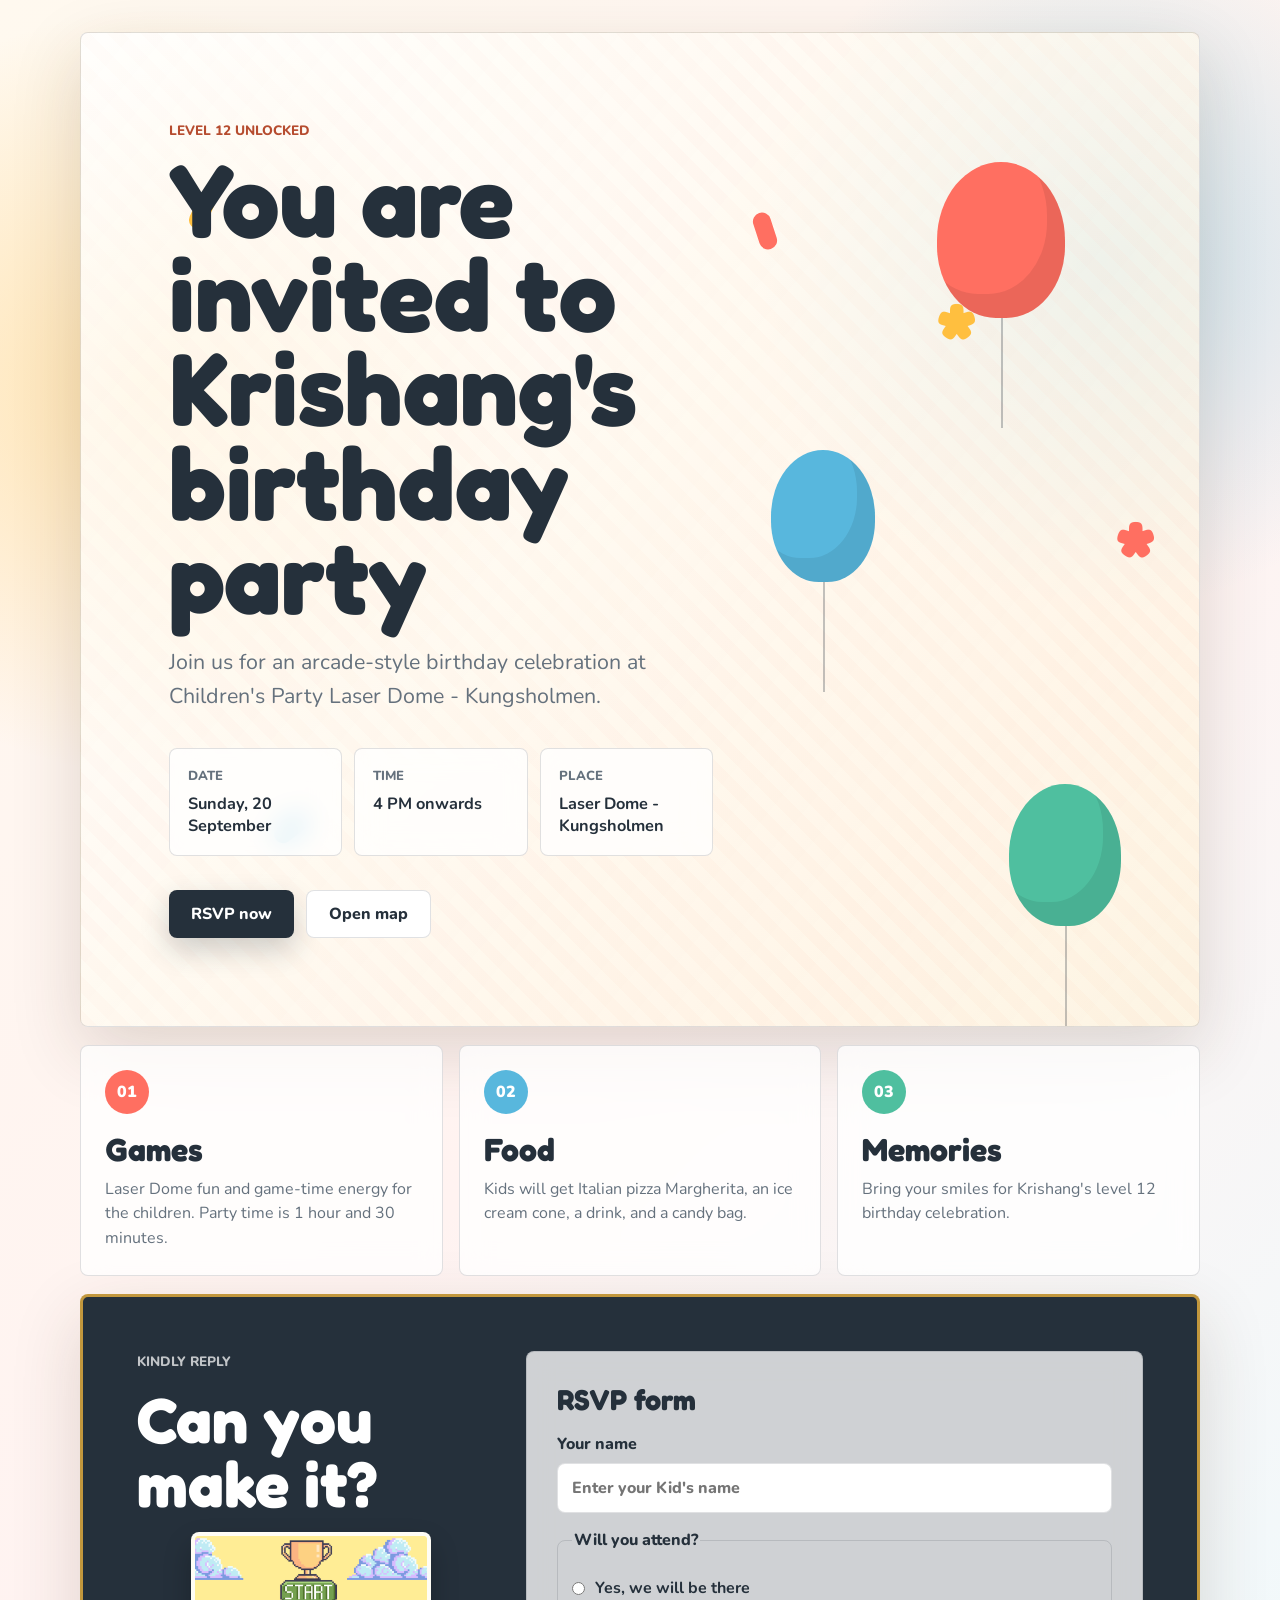
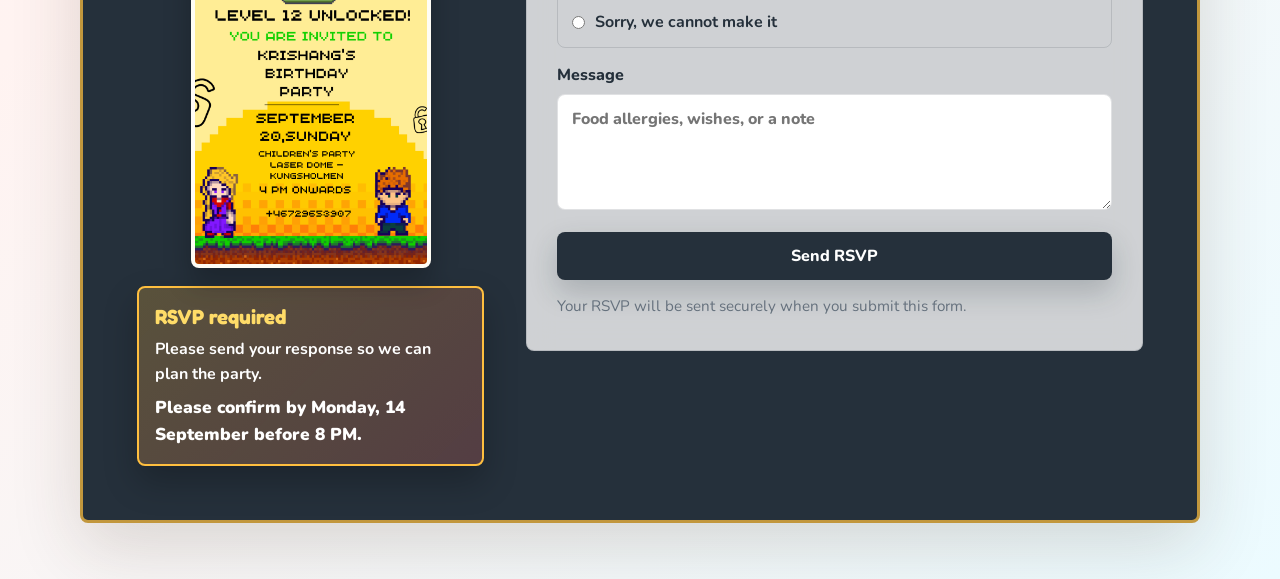
==== commit 4cc5a9ff: "Animate RSVP section and simplify form" ====
--- a/birthday-rsvp-invite/index.html
+++ b/birthday-rsvp-invite/index.html
@@ -91,12 +91,7 @@
 
           <label>
             Your name
-            <input name="name" type="text" autocomplete="name" required placeholder="Enter your name" />
-          </label>
-
-          <label>
-            Email or phone
-            <input name="contact" type="text" autocomplete="email" required placeholder="Where can we reach you?" />
+            <input name="name" type="text" autocomplete="name" required placeholder="Enter your Kid's name" />
           </label>
 
           <fieldset>
--- a/birthday-rsvp-invite/styles.css
+++ b/birthday-rsvp-invite/styles.css
@@ -329,9 +329,12 @@
   gap: clamp(20px, 4vw, 42px);
   align-items: start;
   padding: clamp(26px, 5vw, 54px);
+  border: 3px solid rgba(255, 191, 63, 0.72);
   border-radius: 8px;
   background: #25303b;
+  box-shadow: 0 0 0 0 rgba(255, 191, 63, 0.55), var(--shadow);
   color: #ffffff;
+  animation: rsvp-section-flash 1.35s steps(2, end) infinite;
 }
 
 .rsvp-intro {
@@ -490,7 +493,20 @@
   }
 }
 
+@keyframes rsvp-section-flash {
+  0%,
+  100% {
+    border-color: rgba(255, 191, 63, 0.98);
+    box-shadow: 0 0 0 8px rgba(255, 191, 63, 0.28), 0 24px 60px rgba(0, 0, 0, 0.28);
+  }
+  50% {
+    border-color: rgba(255, 255, 255, 0.34);
+    box-shadow: 0 0 0 0 rgba(255, 191, 63, 0), 0 16px 34px rgba(0, 0, 0, 0.18);
+  }
+}
+
 @media (prefers-reduced-motion: reduce) {
+  .rsvp-section,
   .rsvp-notice {
     animation: none;
   }
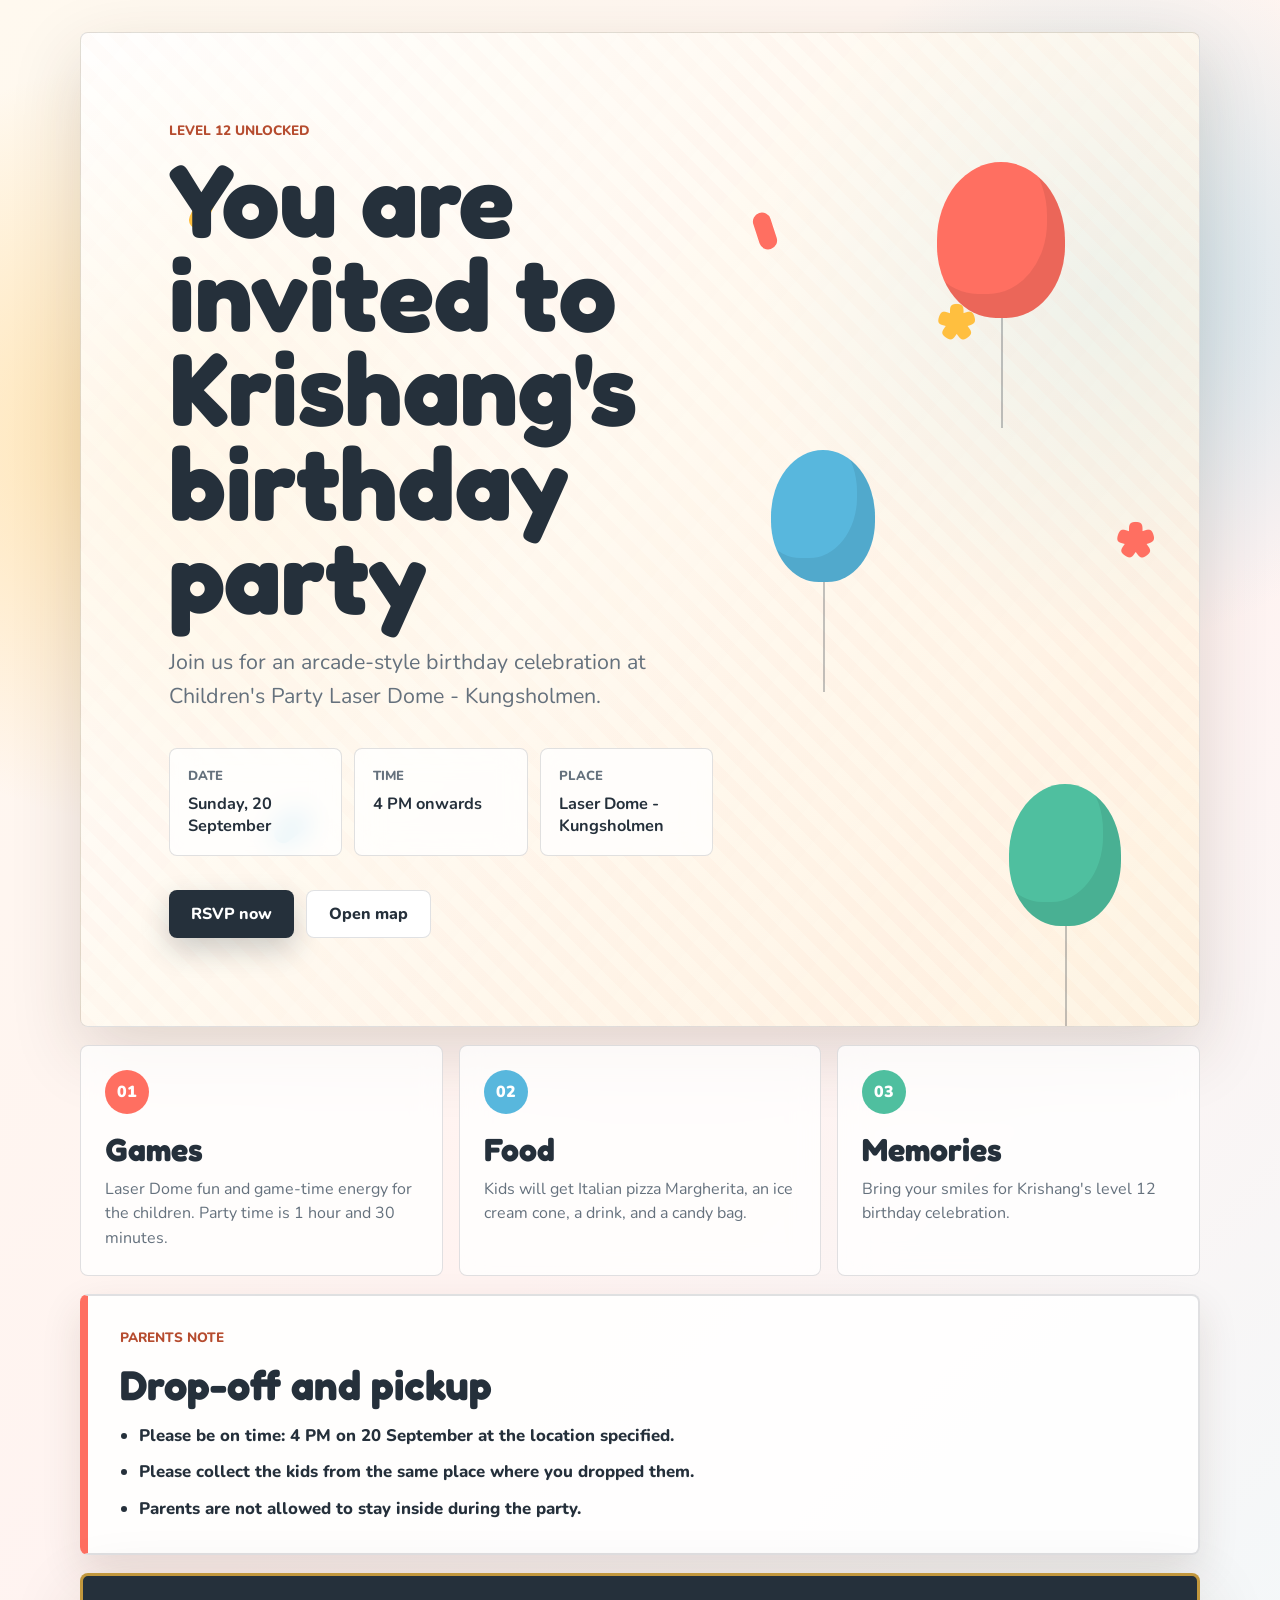
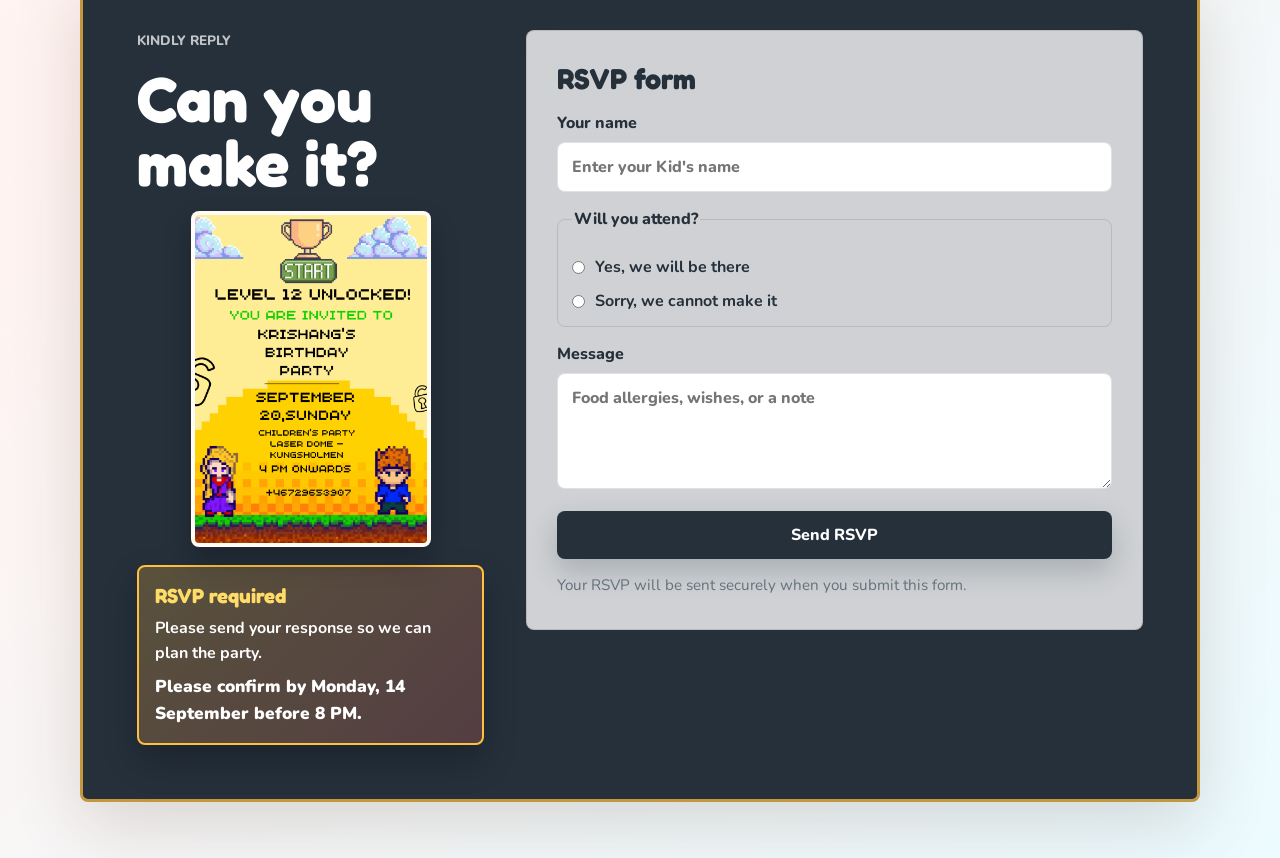
==== commit 2a969ba4: "Add parent drop-off instructions" ====
--- a/birthday-rsvp-invite/index.html
+++ b/birthday-rsvp-invite/index.html
@@ -69,6 +69,16 @@
         </article>
       </section>
 
+      <section class="parent-info" aria-labelledby="parent-info-title">
+        <p class="eyebrow">Parents note</p>
+        <h2 id="parent-info-title">Drop-off and pickup</h2>
+        <ul>
+          <li>Please be on time: 4 PM on 20 September at the location specified.</li>
+          <li>Please collect the kids from the same place where you dropped them.</li>
+          <li>Parents are not allowed to stay inside during the party.</li>
+        </ul>
+      </section>
+
       <section class="rsvp-section" id="rsvp" aria-labelledby="rsvp-title">
         <div class="rsvp-intro">
           <p class="eyebrow">Kindly reply</p>
--- a/birthday-rsvp-invite/styles.css
+++ b/birthday-rsvp-invite/styles.css
@@ -323,6 +323,35 @@
   line-height: 1.55;
 }
 
+.parent-info {
+  margin: 18px 0;
+  border: 2px solid rgba(37, 48, 59, 0.14);
+  border-left: 8px solid var(--coral);
+  border-radius: 8px;
+  padding: clamp(22px, 4vw, 32px);
+  background: rgba(255, 255, 255, 0.86);
+  box-shadow: 0 16px 40px rgba(63, 45, 22, 0.12);
+}
+
+.parent-info h2 {
+  margin: 0 0 14px;
+  font-size: clamp(1.8rem, 4vw, 2.6rem);
+}
+
+.parent-info ul {
+  display: grid;
+  gap: 12px;
+  margin: 0;
+  padding-left: 1.2rem;
+}
+
+.parent-info li {
+  color: var(--ink);
+  font-size: 1.05rem;
+  font-weight: 800;
+  line-height: 1.45;
+}
+
 .rsvp-section {
   display: grid;
   grid-template-columns: minmax(220px, 0.72fr) minmax(320px, 1.28fr);
